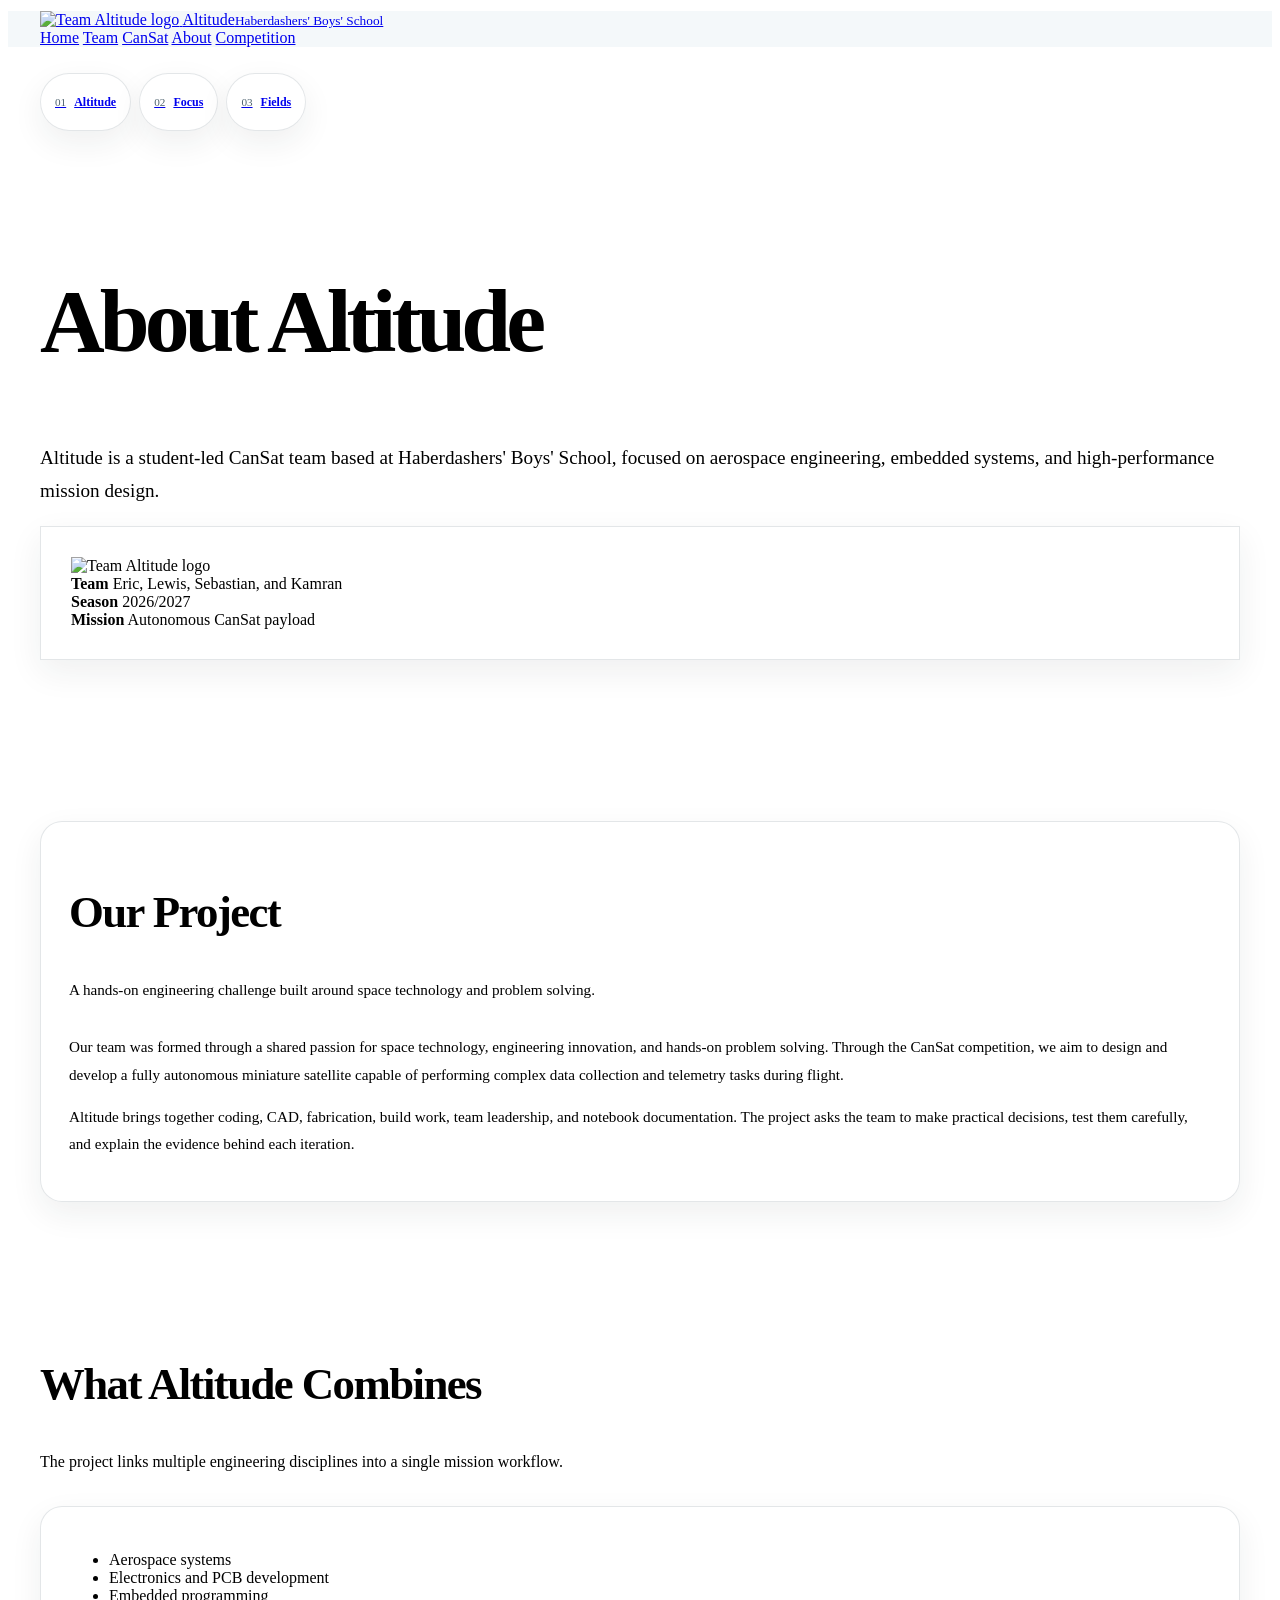
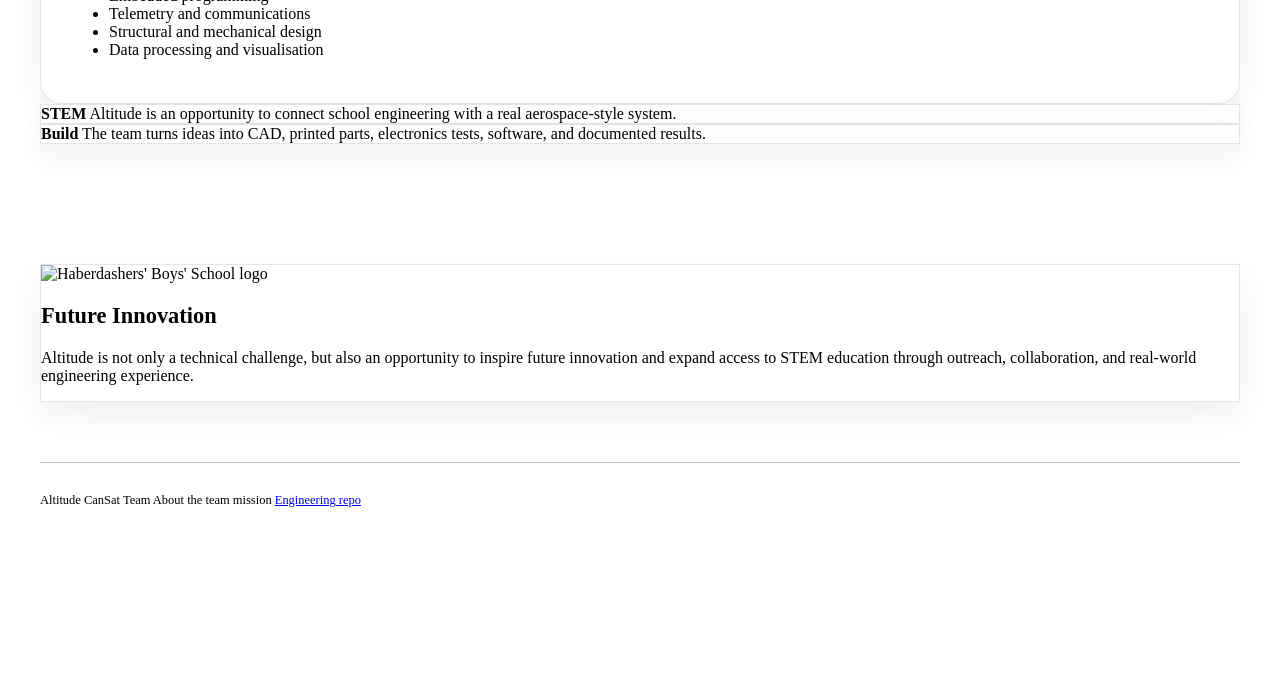
==== website/about-altitude.html @ fcd16554 "Update Altitude for Python flight software and ESP32-S3" ====
<!doctype html>
<html lang="en">
  <head>
    <meta charset="utf-8">
    <meta name="viewport" content="width=device-width, initial-scale=1">
    <title>Altitude | About</title>
    <meta name="description" content="Learn about Altitude, the student-led CanSat team from Haberdashers' Boys' School.">
    <meta http-equiv="Content-Security-Policy" content="upgrade-insecure-requests">
    <link rel="canonical" href="https://altitude.linkpc.net/website/about-altitude.html">
    <link rel="stylesheet" href="styles.css?v=20260921">
    <link rel="stylesheet" href="refinements.css?v=20260921">
  </head>
  <body>
    <a class="skip-link" href="#main-content">Skip to content</a>
    <div class="scroll-progress" aria-hidden="true"></div>

    <header class="site-header">
      <div class="site-header__inner">
        <a class="brand" href="index.html" aria-label="Altitude home">
          <img src="../assets/images/Team Altitude Logo.png" alt="Team Altitude logo">
          <span>Altitude<small>Haberdashers' Boys' School</small></span>
        </a>
        <div class="header-actions">
          <nav class="nav" aria-label="Primary navigation">
            <span class="nav-indicator" aria-hidden="true"></span>
            <a href="index.html">Home</a>
            <a href="team.html">Team</a>
            <a href="cansat.html">CanSat</a>
            <a href="about-altitude.html" aria-label="About Altitude">About</a>
            <a href="about-cansat.html" aria-label="About CanSat">Competition</a>
          </nav>
        </div>
      </div>
    </header>

    <div class="edge-accent edge-accent--left" aria-hidden="true"></div>
    <div class="edge-accent edge-accent--right" aria-hidden="true"></div>

    <nav class="section-jump section-jump--left" aria-label="About Altitude sections">
      <a class="section-jump__card glass-panel" href="#about-altitude">
        <span>01</span>
        <strong>Altitude</strong>
        <small>Team mission</small>
      </a>
      <a class="section-jump__card glass-panel" href="#project-focus">
        <span>02</span>
        <strong>Focus</strong>
        <small>Engineering</small>
      </a>
      <a class="section-jump__card glass-panel" href="#disciplines">
        <span>03</span>
        <strong>Fields</strong>
        <small>Core skills</small>
      </a>
    </nav>

    <main class="site-main" id="main-content" tabindex="-1">
      <section class="hero hero--compact" id="about-altitude">
        <div class="hero__copy" data-reveal>
          <h1 class="page-title">About Altitude</h1>
          <p class="hero__lead">Altitude is a student-led CanSat team based at Haberdashers' Boys' School, focused on aerospace engineering, embedded systems, and high-performance mission design.</p>
        </div>
        <aside class="hero-card glass-panel" data-reveal>
          <img class="hero-card__logo" src="../assets/images/Team Altitude Logo.png" alt="Team Altitude logo">
          <div class="hero-card__meta">
            <div class="meta-row">
              <strong>Team</strong>
              <span>Eric, Lewis, Sebastian, and Kamran</span>
            </div>
            <div class="meta-row">
              <strong>Season</strong>
              <span>2026/2027</span>
            </div>
            <div class="meta-row">
              <strong>Mission</strong>
              <span>Autonomous CanSat payload</span>
            </div>
          </div>
        </aside>
      </section>

      <section class="section section--tight" id="project-focus">
        <article class="copy-panel copy-panel--wide glass-panel" data-reveal>
          <div class="section__head">
            <h2>Our Project</h2>
            <p>A hands-on engineering challenge built around space technology and problem solving.</p>
          </div>
          <p>Our team was formed through a shared passion for space technology, engineering innovation, and hands-on problem solving. Through the CanSat competition, we aim to design and develop a fully autonomous miniature satellite capable of performing complex data collection and telemetry tasks during flight.</p>
          <p>Altitude brings together coding, CAD, fabrication, build work, team leadership, and notebook documentation. The project asks the team to make practical decisions, test them carefully, and explain the evidence behind each iteration.</p>
        </article>
      </section>

      <section class="section" id="disciplines">
        <div class="section__head" data-reveal>
          <h2>What Altitude Combines</h2>
          <p>The project links multiple engineering disciplines into a single mission workflow.</p>
        </div>
        <div class="content-grid">
          <article class="copy-panel glass-panel" data-reveal>
            <ul class="content-list">
              <li>Aerospace systems</li>
              <li>Electronics and PCB development</li>
              <li>Embedded programming</li>
              <li>Telemetry and communications</li>
              <li>Structural and mechanical design</li>
              <li>Data processing and visualisation</li>
            </ul>
          </article>
          <div class="content-stack">
            <article class="stat-panel glass-panel" data-reveal>
              <strong>STEM</strong>
              <span>Altitude is an opportunity to connect school engineering with a real aerospace-style system.</span>
            </article>
            <article class="stat-panel glass-panel" data-reveal>
              <strong>Build</strong>
              <span>The team turns ideas into CAD, printed parts, electronics tests, software, and documented results.</span>
            </article>
          </div>
        </div>
      </section>

      <section class="section">
        <article class="school-strip glass-panel" data-reveal>
          <img src="../assets/images/Haberdashers' Boys' School Logo.png" alt="Haberdashers' Boys' School logo">
          <div>
            <h2>Future Innovation</h2>
            <p>Altitude is not only a technical challenge, but also an opportunity to inspire future innovation and expand access to STEM education through outreach, collaboration, and real-world engineering experience.</p>
          </div>
        </article>
      </section>
    </main>

    <footer class="footer">
      <span>Altitude CanSat Team</span>
      <span>About the team mission</span>
      <span><a href="https://github.com/ericxyn/Altitude-HABS-CanSat-2026-2027" target="_blank" rel="noopener noreferrer">Engineering repo</a></span>
    </footer>

    <svg class="sr-only" xmlns="http://www.w3.org/2000/svg" aria-hidden="true">
      <defs>
        <filter id="glass-distortion" x="0%" y="0%" width="100%" height="100%">
          <feTurbulence type="fractalNoise" baseFrequency="0.005 0.005" numOctaves="2" seed="92" result="noise"></feTurbulence>
          <feGaussianBlur in="noise" stdDeviation="2" result="blurred"></feGaussianBlur>
          <feDisplacementMap in="SourceGraphic" in2="blurred" scale="19" xChannelSelector="R" yChannelSelector="G"></feDisplacementMap>
        </filter>
      </defs>
    </svg>

    <script src="app.js?v=20260921"></script>
  </body>
</html>
---- website/refinements.css ----
/* Fluidity-guided refinement of Altitude's existing typography and blue palette. */
@font-face {
  font-family: 'Montserrat';
  src: url('../assets/fonts/Montserrat/Montserrat-VariableFont_wght.ttf') format('truetype');
  font-weight: 100 900;
  font-style: normal;
  font-display: swap;
}
:root {
  --background: #edf1f3;
  --ink: #142831;
  --ink-soft: #40535e;
  --muted: #4e626f;
  --shadow: 0 12px 32px rgba(28, 38, 45, .07);
  --max: 1200px;
  --panel-gap: 24px;
}
body { overflow-x: clip; }
.site-main, .site-header__inner, .footer {
  width: min(var(--max), calc(100% - 64px));
  margin-inline: auto;
}
.site-header { background: rgba(244, 248, 250, .96); }
.site-header__inner { gap: 24px; }
.brand { flex-shrink: 0; }
.nav { width: auto; grid-template-columns: repeat(5, minmax(70px, 1fr)); box-shadow: none; }
.nav-indicator { transition: none; }
.nav a { min-height: 44px; white-space: normal; overflow-wrap: anywhere; text-align: center; }
h1, h2, h3, p, .meta-row strong, .meta-row span { overflow-wrap: anywhere; }
.edge-accent { display: none; }
.scroll-progress { height: 3px; box-shadow: none; background: #1677a5; }
.section-jump {
  position: static;
  display: flex;
  width: min(var(--max), calc(100% - 64px));
  margin: 26px auto 0;
  gap: 8px;
  flex-wrap: wrap;
}
.section-jump__card {
  display: flex;
  align-items: center;
  gap: 8px;
  min-height: 40px;
  padding: 8px 14px;
  border-radius: 999px;
}
.section-jump__card small { display: none; }
.section-jump__card span { font-size: .7rem; color: var(--muted); }
.section-jump__card strong { font-size: .75rem; font-weight: 650; }
.hero, .hero--compact {
  grid-template-columns: minmax(0, 1.2fr) minmax(280px, .8fr);
  min-height: 620px;
  gap: 64px;
  padding: 70px 0 90px;
}
.hero--compact { min-height: 470px; }
.hero__copy { gap: 22px; }
.hero h1, .page-title { font-size: clamp(3.6rem, 7vw, 7rem); letter-spacing: -.055em; line-height: 1.03; font-weight: 800; }
.hero__lead { font-size: clamp(1rem, 1.5vw, 1.22rem); line-height: 1.7; }
.eyebrow, .section__head .eyebrow, .component-status {
  color: #285e78;
  font-size: .7rem;
  font-weight: 750;
  letter-spacing: .13em;
  line-height: 1.6;
}
.status-note { font-size: .8rem; color: var(--muted); line-height: 1.8; }
.hero-card__logo { width: 190px; filter: none; }
.hero-card { padding: 30px; }
.glass-panel, .glass-panel:hover {
  background: rgba(255, 255, 255, .85);
  border: 1px solid rgba(58, 83, 96, .14);
  box-shadow: var(--shadow);
  transform: none;
  will-change: auto;
  transform-style: flat;
  transition: border-color 150ms ease;
}
.glass-panel::before, .glass-panel::after { display: none; }
[data-reveal], [data-reveal].glass-panel, [data-reveal].is-visible,
[data-reveal].glass-panel.is-visible { opacity: 1; transform: none; transition: none; }
.section { padding: 60px 0; }
.section__head { margin-bottom: 30px; }
.section__head h2 { font-size: clamp(2rem, 3.5vw, 3.1rem); letter-spacing: -.035em; line-height: 1.15; }
.section__head p { font-size: 1rem; max-width: 720px; line-height: 1.75; }
.device-card h3, .link-panel h3, .process-card h3, .school-strip h2 { font-size: 1.4rem; line-height: 1.3; }
.device-card p, .link-panel p, .process-card p, .copy-panel p { font-size: .95rem; line-height: 1.8; }
.device-card, .link-panel, .copy-panel, .process-card { padding: 28px; border-radius: 22px; min-width: 0; }
.device-card { gap: 16px; }
.link-grid { grid-template-columns: repeat(2, minmax(0, 1fr)); }
.device-card__image { background: #f2f5f7; border: 0; min-height: 0; }
.processor-spec { min-height: 185px; border-radius: 14px; background: #e1eff7; display: grid; align-content: center; gap: 4px; padding: 24px; }
.processor-spec > span { font-weight: 650; letter-spacing: .2em; font-size: .75rem; }
.processor-spec strong { font-size: 3.8rem; letter-spacing: -.05em; line-height: 1.15; }
.processor-spec small { font-size: .7rem; }
.text-link { color: #175e82; text-decoration: underline; text-underline-offset: 4px; font-size: .85rem; padding-block: 8px; }
.mission-grid { display: grid; grid-template-columns: repeat(3, minmax(0, 1fr)); gap: 36px; padding: 24px 0 40px; }
.mission-stage { border-top: 2px solid #7aaac3; padding-top: 22px; }
.stage-number { color: #376881; font-size: .75rem; font-variant-numeric: tabular-nums; }
.mission-stage h3 { font-size: 1.5rem; margin: 12px 0; }
.mission-stage p { color: var(--ink-soft); font-size: .95rem; line-height: 1.8; }
.control-notes { border-top: 1px solid #b9c7ce; }
.control-notes details { border-bottom: 1px solid #b9c7ce; }
.control-notes summary { padding: 22px 4px; cursor: pointer; font-size: 1rem; font-weight: 650; }
.control-notes details p { max-width: 850px; padding: 0 4px 24px; line-height: 1.8; color: var(--ink-soft); }
.button, .link-panel__arrow { box-shadow: none; transition: background-color 150ms ease; }
.button:hover, .link-panel:hover, .link-panel__arrow:hover { transform: none; box-shadow: none; }
:where(a, button, summary):focus-visible { outline: 3px solid #166688; outline-offset: 4px; }
.skip-link { position: fixed; top: 8px; left: 12px; z-index: 100; padding: 12px 18px; background: #fff; transform: translateY(-180%); border-radius: 8px; }
.skip-link:focus { transform: none; }
.footer { border-top: 1px solid #bac8ce; padding: 30px 0; font-size: .78rem; flex-wrap: wrap; }
@media (max-width: 1000px) {
  .site-header__inner { flex-direction: column; align-items: stretch; padding-block: 14px; }
  .header-actions, .nav { width: 100%; }
  .hero, .hero--compact { gap: 28px; }
}
@media (max-width: 720px) {
  .site-main, .site-header__inner, .footer, .section-jump { width: calc(100% - 36px); }
  .hero, .hero--compact { grid-template-columns: 1fr; min-height: auto; padding: 40px 0; }
  .hero h1, .page-title { font-size: clamp(2.7rem, 11vw, 4.5rem); overflow-wrap: anywhere; }
  .hero-card__logo { width: 140px; }
  .mission-grid { grid-template-columns: 1fr; gap: 24px; }
  .link-grid { grid-template-columns: 1fr; }
  .mission-stage { padding-top: 16px; }
  .section { padding: 40px 0; }
  .section-jump { gap: 6px; margin-top: 18px; }
  .section-jump__card { min-height: 36px; padding: 8px 10px; }
  .section-jump__card span { display: none; }
  .nav { grid-template-columns: repeat(5, minmax(0, 1fr)); }
  .nav a { font-size: .65rem; padding: 0 3px; }
  .hero__actions { flex-direction: row; }
  .button { width: auto; font-size: .82rem; padding-inline: 16px; }
  .meta-row { grid-template-columns: 1fr; gap: 4px; }
}
@media (prefers-reduced-motion: reduce) {
  html { scroll-behavior: auto; }
  *, *::before, *::after { transition: none !important; animation: none !important; }
}
@media (prefers-reduced-transparency: reduce) {
  .glass-panel, .site-header, .nav { background: #fff; backdrop-filter: none; }
}
@media (forced-colors: active) {
  .glass-panel, .nav, .processor-spec { border: 1px solid CanvasText; background: Canvas; }
  .nav a[aria-current] { outline: 2px solid Highlight; }
  .nav-indicator { display: none; }
}
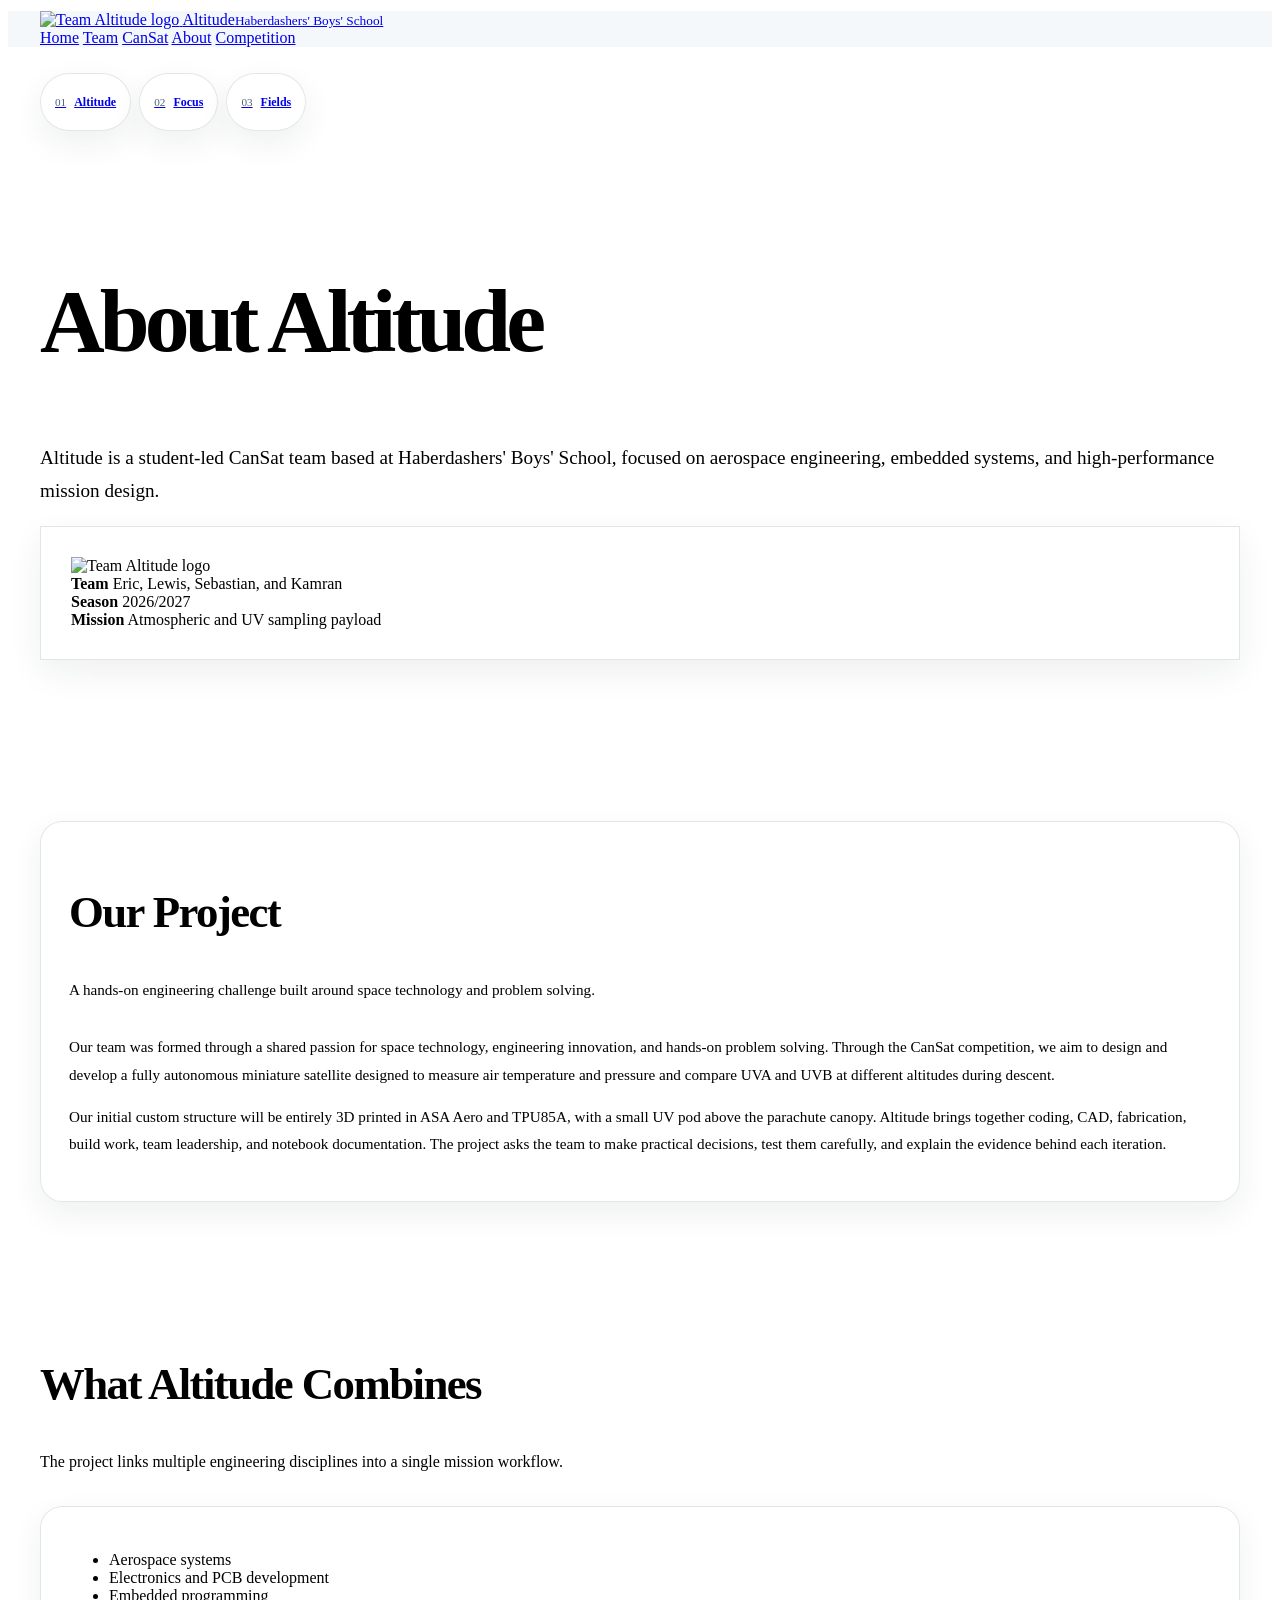
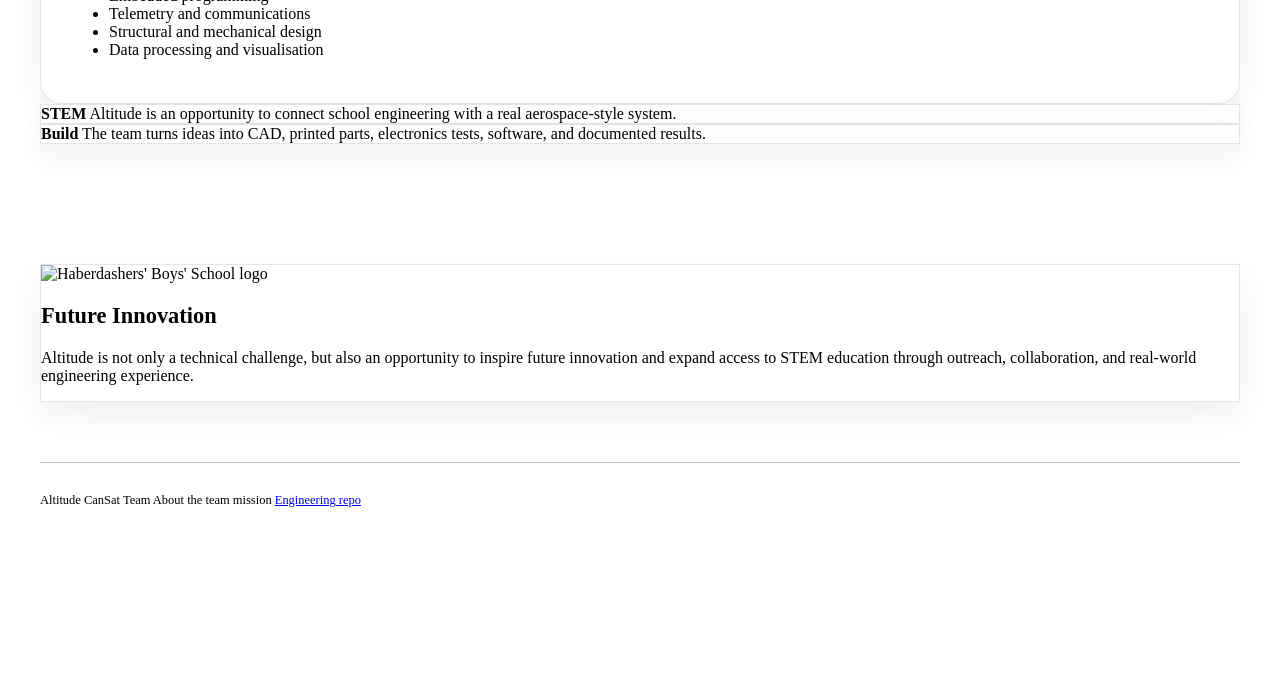
==== commit a3267f03: "Update Altitude website for UV sampling and ASA Aero TPU85A build" ====
--- a/website/about-altitude.html
+++ b/website/about-altitude.html
@@ -73,7 +73,7 @@
             </div>
             <div class="meta-row">
               <strong>Mission</strong>
-              <span>Autonomous CanSat payload</span>
+              <span>Atmospheric and UV sampling payload</span>
             </div>
           </div>
         </aside>
@@ -85,8 +85,8 @@
             <h2>Our Project</h2>
             <p>A hands-on engineering challenge built around space technology and problem solving.</p>
           </div>
-          <p>Our team was formed through a shared passion for space technology, engineering innovation, and hands-on problem solving. Through the CanSat competition, we aim to design and develop a fully autonomous miniature satellite capable of performing complex data collection and telemetry tasks during flight.</p>
-          <p>Altitude brings together coding, CAD, fabrication, build work, team leadership, and notebook documentation. The project asks the team to make practical decisions, test them carefully, and explain the evidence behind each iteration.</p>
+          <p>Our team was formed through a shared passion for space technology, engineering innovation, and hands-on problem solving. Through the CanSat competition, we aim to design and develop a fully autonomous miniature satellite designed to measure air temperature and pressure and compare UVA and UVB at different altitudes during descent.</p>
+          <p>Our initial custom structure will be entirely 3D printed in ASA Aero and TPU85A, with a small UV pod above the parachute canopy. Altitude brings together coding, CAD, fabrication, build work, team leadership, and notebook documentation. The project asks the team to make practical decisions, test them carefully, and explain the evidence behind each iteration.</p>
         </article>
       </section>
 
@@ -133,7 +133,7 @@
     <footer class="footer">
       <span>Altitude CanSat Team</span>
       <span>About the team mission</span>
-      <span><a href="https://github.com/ericxyn/Altitude-HABS-CanSat-2026-2027" target="_blank" rel="noopener noreferrer">Engineering repo</a></span>
+      <span><a href="https://github.com/ericxyuan/Altitude-HABS-CanSat-2026-2027" target="_blank" rel="noopener noreferrer">Engineering repo</a></span>
     </footer>
 
     <svg class="sr-only" xmlns="http://www.w3.org/2000/svg" aria-hidden="true">
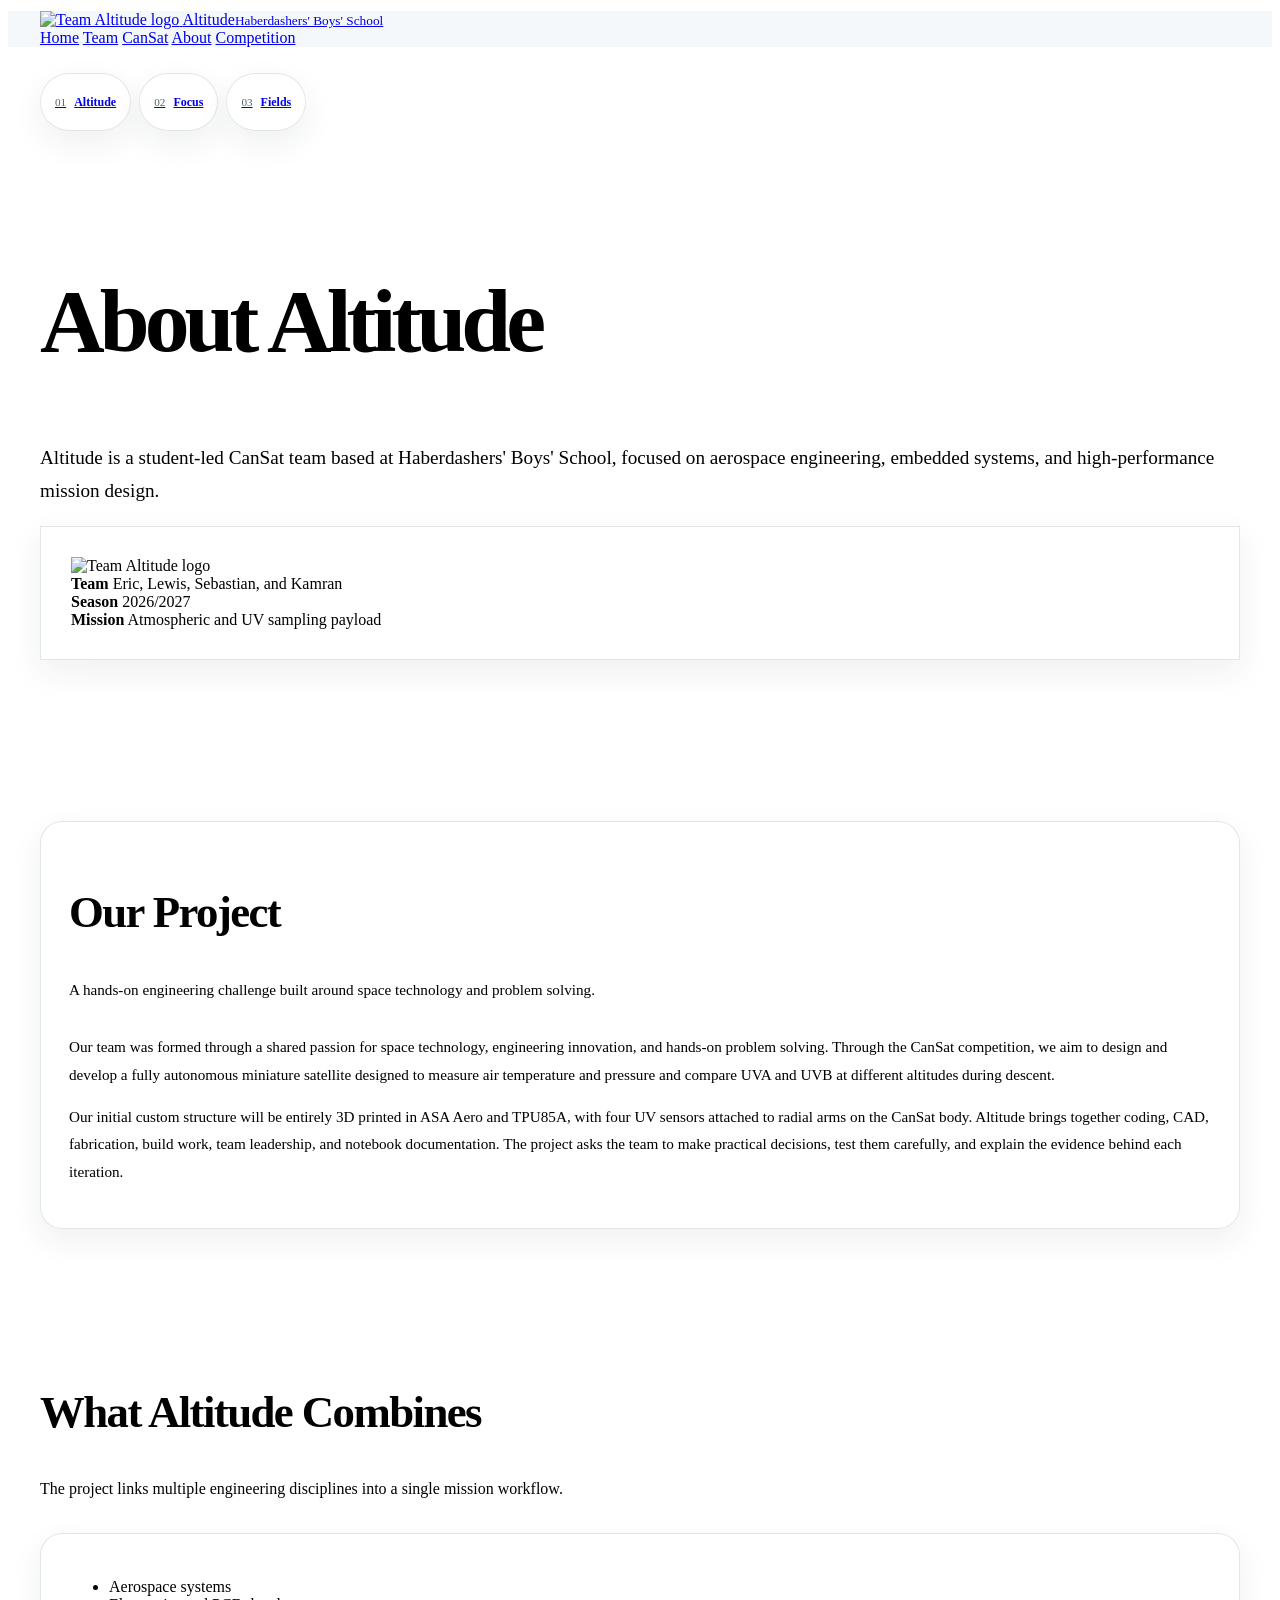
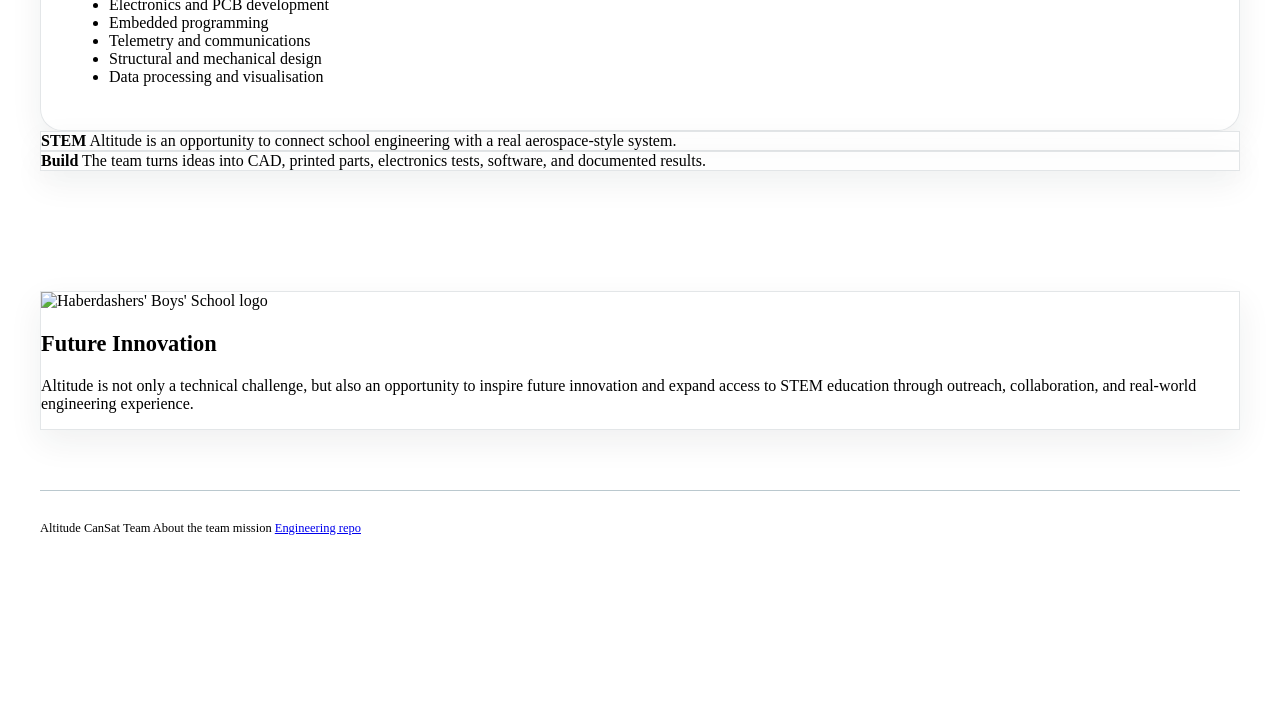
==== commit a31251e1: "Present four body-mounted UV heads and analytical arm study" ====
--- a/website/about-altitude.html
+++ b/website/about-altitude.html
@@ -86,7 +86,7 @@
             <p>A hands-on engineering challenge built around space technology and problem solving.</p>
           </div>
           <p>Our team was formed through a shared passion for space technology, engineering innovation, and hands-on problem solving. Through the CanSat competition, we aim to design and develop a fully autonomous miniature satellite designed to measure air temperature and pressure and compare UVA and UVB at different altitudes during descent.</p>
-          <p>Our initial custom structure will be entirely 3D printed in ASA Aero and TPU85A, with a small UV pod above the parachute canopy. Altitude brings together coding, CAD, fabrication, build work, team leadership, and notebook documentation. The project asks the team to make practical decisions, test them carefully, and explain the evidence behind each iteration.</p>
+          <p>Our initial custom structure will be entirely 3D printed in ASA Aero and TPU85A, with four UV sensors attached to radial arms on the CanSat body. Altitude brings together coding, CAD, fabrication, build work, team leadership, and notebook documentation. The project asks the team to make practical decisions, test them carefully, and explain the evidence behind each iteration.</p>
         </article>
       </section>
 
@@ -133,7 +133,7 @@
     <footer class="footer">
       <span>Altitude CanSat Team</span>
       <span>About the team mission</span>
-      <span><a href="https://github.com/ericxyuan/Altitude-HABS-CanSat-2026-2027" target="_blank" rel="noopener noreferrer">Engineering repo</a></span>
+      <span><a href="https://github.com/ericxyuan/altitude-cansat" target="_blank" rel="noopener noreferrer">Engineering repo</a></span>
     </footer>
 
     <svg class="sr-only" xmlns="http://www.w3.org/2000/svg" aria-hidden="true">
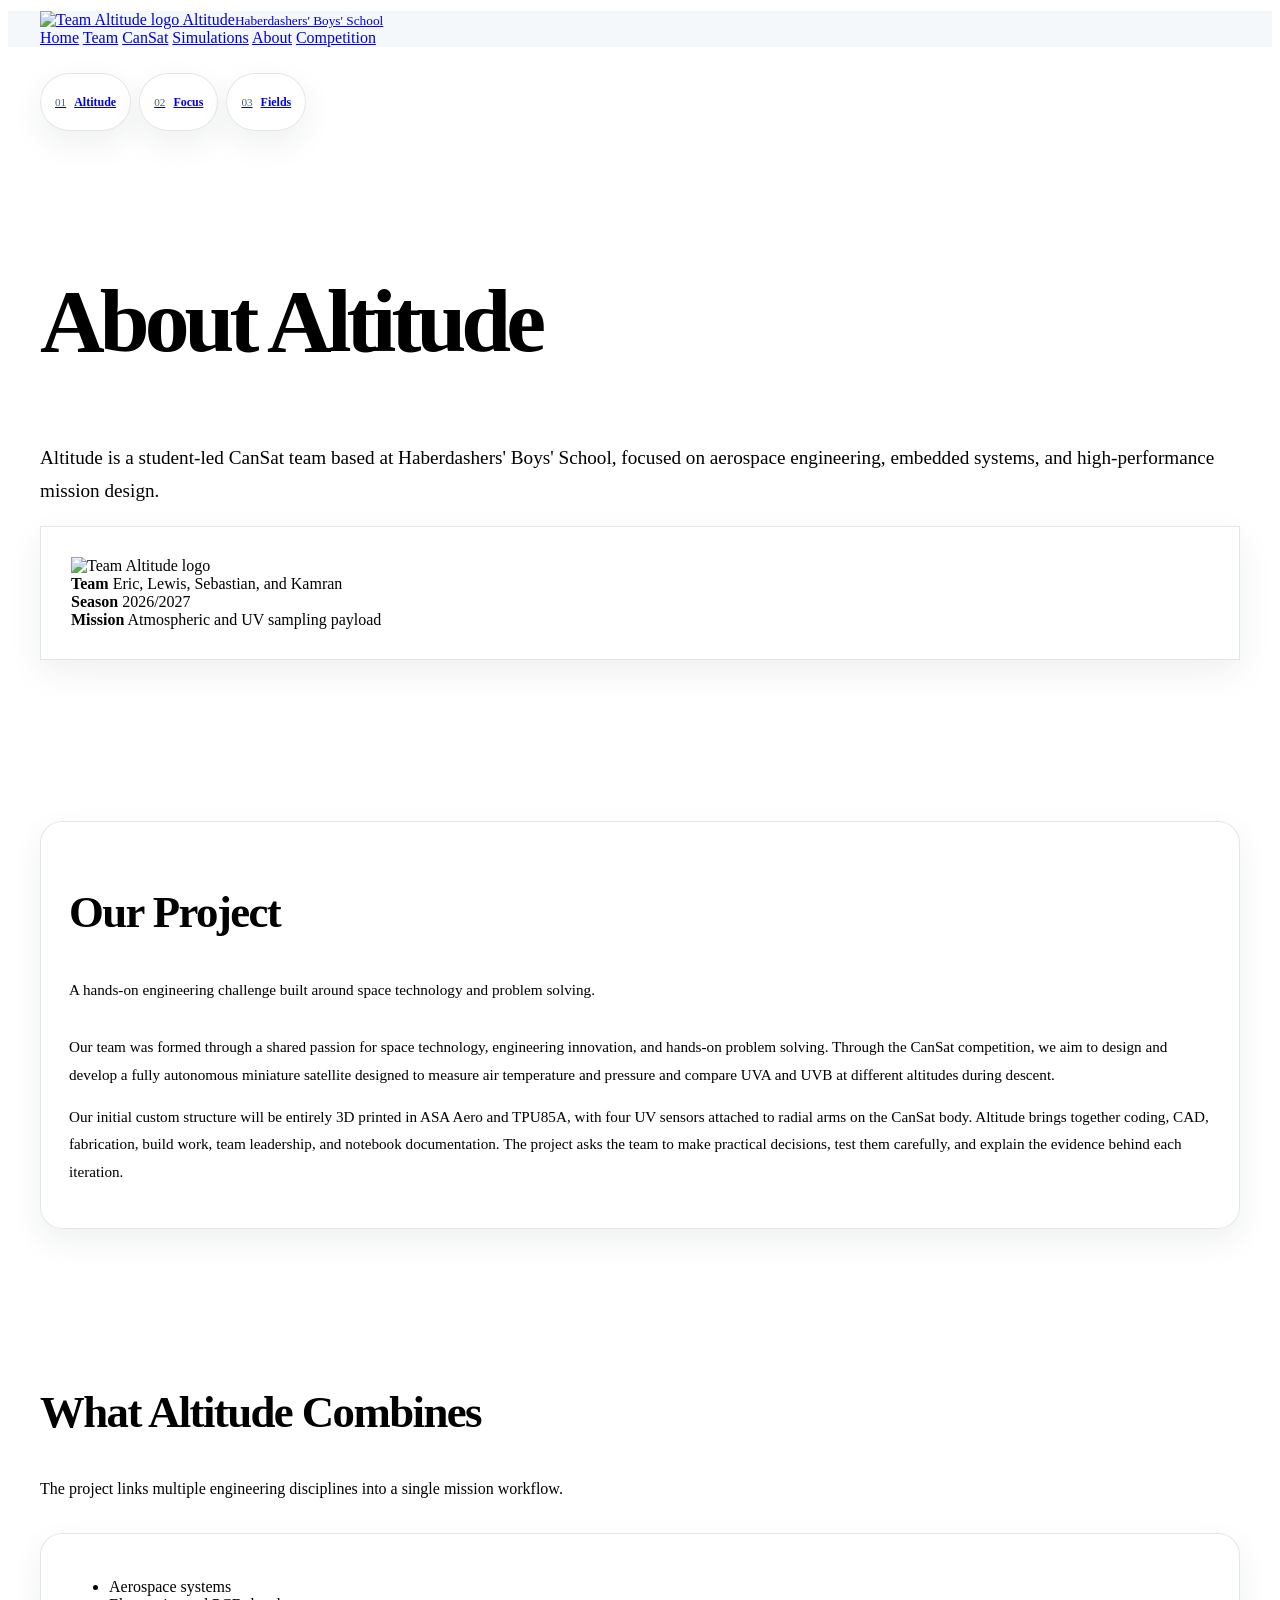
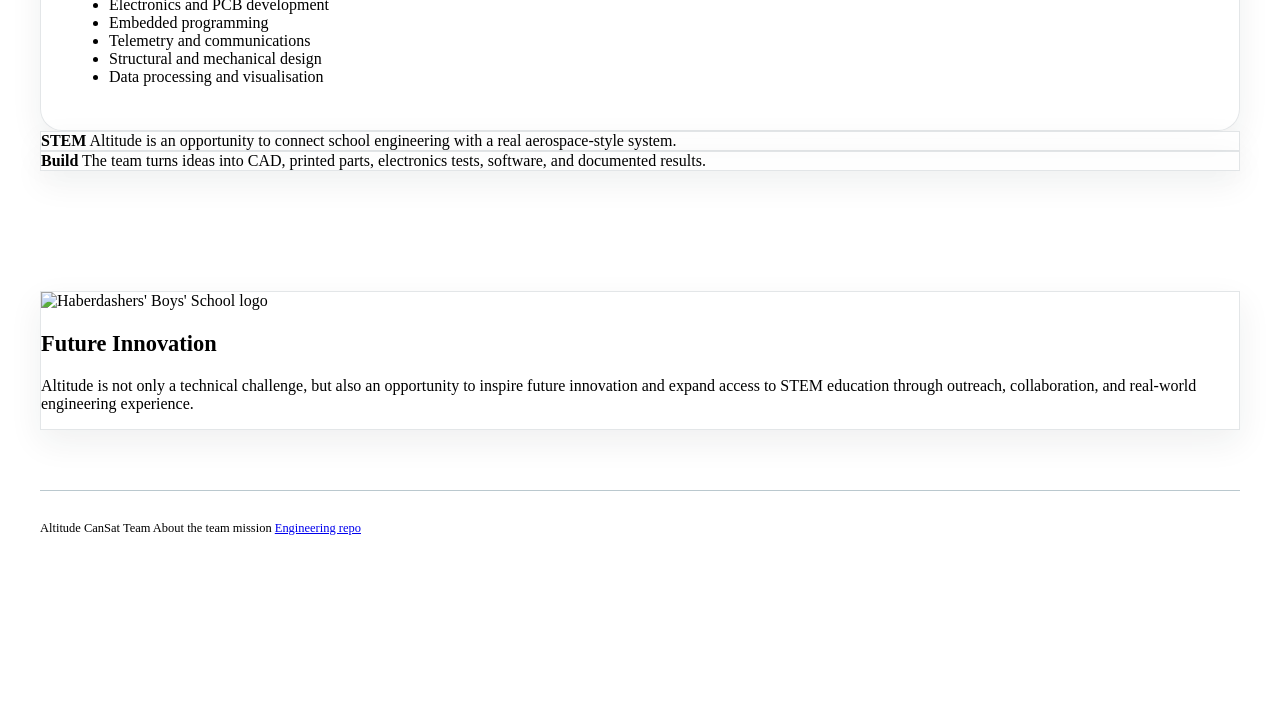
==== commit fd2340c9: "Add interactive reaction-wheel simulations page" ====
--- a/website/about-altitude.html
+++ b/website/about-altitude.html
@@ -8,7 +8,7 @@
     <meta http-equiv="Content-Security-Policy" content="upgrade-insecure-requests">
     <link rel="canonical" href="https://altitude.linkpc.net/website/about-altitude.html">
     <link rel="stylesheet" href="styles.css?v=20260921">
-    <link rel="stylesheet" href="refinements.css?v=20260921">
+    <link rel="stylesheet" href="refinements.css?v=20261016">
   </head>
   <body>
     <a class="skip-link" href="#main-content">Skip to content</a>
@@ -26,6 +26,7 @@
             <a href="index.html">Home</a>
             <a href="team.html">Team</a>
             <a href="cansat.html">CanSat</a>
+            <a href="simulations.html">Simulations</a>
             <a href="about-altitude.html" aria-label="About Altitude">About</a>
             <a href="about-cansat.html" aria-label="About CanSat">Competition</a>
           </nav>
--- a/website/refinements.css
+++ b/website/refinements.css
@@ -145,3 +145,13 @@
   .nav a[aria-current] { outline: 2px solid Highlight; }
   .nav-indicator { display: none; }
 }
+/* Six dedicated pages share the existing navigation geometry. */
+.nav { grid-template-columns: repeat(6, minmax(70px, 1fr)); }
+@media (max-width: 720px) { .nav { grid-template-columns: repeat(6, minmax(0, 1fr)); } .nav a { font-size: .6rem; } }
+@media (max-width: 390px) { .nav { border-radius: 16px; } .nav a { font-size: .56rem; padding-inline: 1px; } }
+@media (max-width: 600px) {
+  .nav { grid-template-columns: repeat(3, minmax(0, 1fr)); border-radius: 16px; }
+  .nav a { font-size: .7rem; overflow-wrap: normal; }
+  .nav-indicator { display: none; }
+  .nav a[aria-current="page"] { background: var(--accent); border-radius: 10px; }
+}
